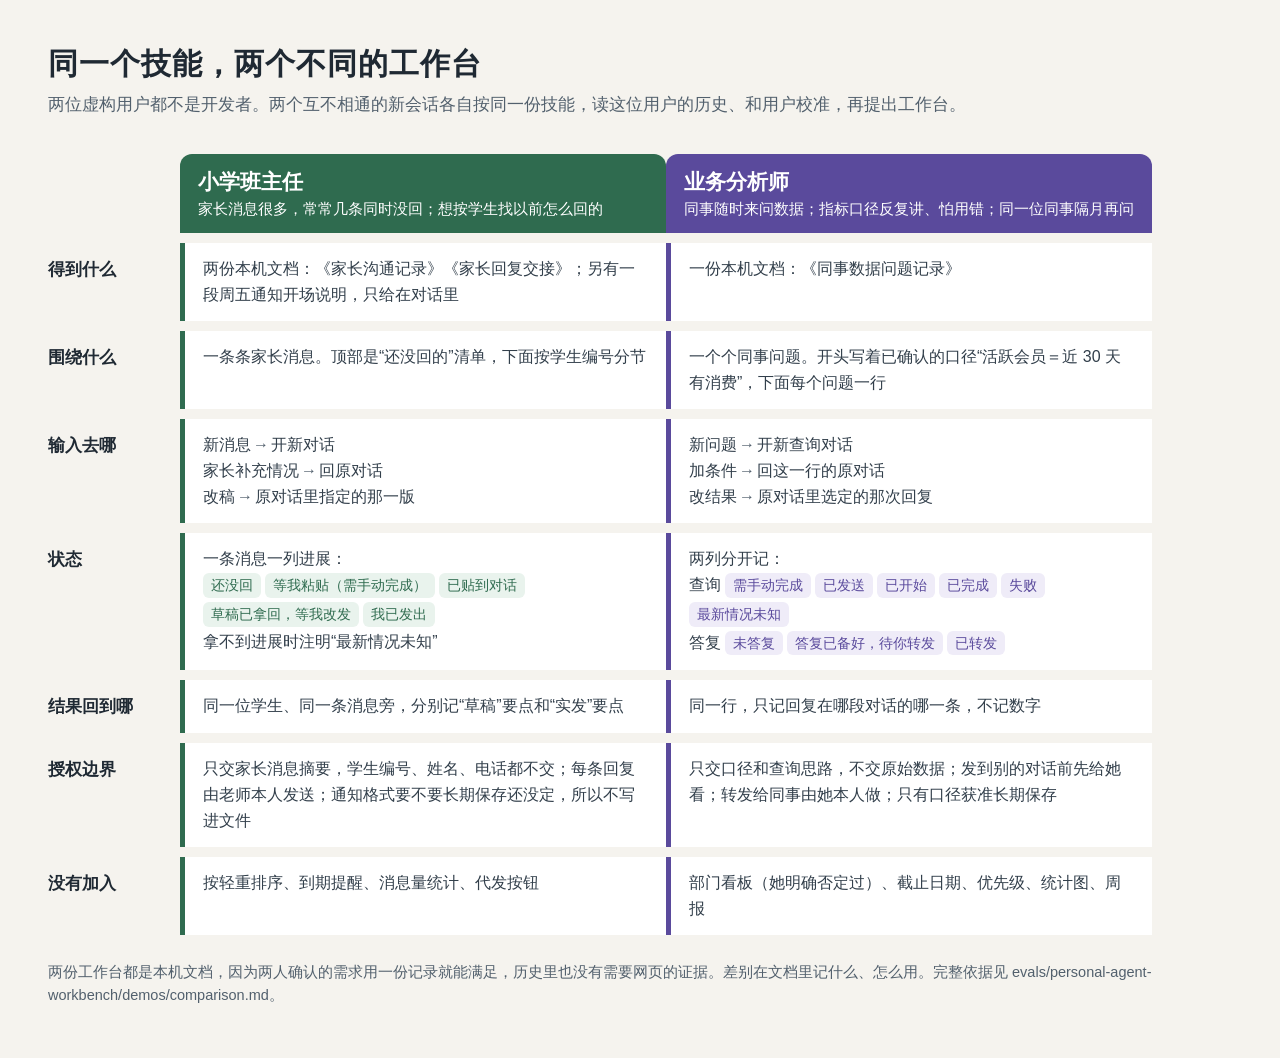
==== docs/diagrams/comparison.html @ 7fda8a63 "feat(workbench): 新增个人工作台技能与两组非开发用户演示 改动背景： design-personal-agent-workbench：帮助用户把散落在对话里的日常工作整理成自己的工作方" ====
<!doctype html>
<html lang="zh-CN">
<head>
<meta charset="utf-8">
<title>同一个技能，两个不同的工作台</title>
<!-- README 对比图的源文件。内容取自 evals/personal-agent-workbench/demos/ 的两个演示。修改后截图为 docs/images/comparison.png。 -->
<style>
  :root { --ink:#1f2933; --muted:#52606d; --bg:#f5f3ee; --a:#2f6b4f; --a-bg:#e9f3ed; --b:#5a4a9c; --b-bg:#efecf8; }
  * { box-sizing:border-box; }
  body { margin:0; background:var(--bg); color:var(--ink); font-family:"PingFang SC","Hiragino Sans GB","Noto Sans CJK SC","Microsoft YaHei",sans-serif; }
  .page { width:1200px; padding:44px 48px 36px; }
  h1 { margin:0 0 6px; font-size:30px; font-weight:600; letter-spacing:1px; }
  .sub { margin:0 0 26px; font-size:17px; color:var(--muted); line-height:1.6; }
  table { width:100%; border-collapse:separate; border-spacing:0 10px; table-layout:fixed; }
  col.k { width:132px; }
  th { font-size:21px; font-weight:600; text-align:left; padding:14px 18px; border-radius:12px 12px 0 0; }
  th small { display:block; font-size:14.5px; font-weight:400; margin-top:4px; }
  th.a { background:var(--a); color:#fff; }
  th.b { background:var(--b); color:#fff; }
  td { background:#fff; font-size:16px; line-height:1.62; padding:13px 18px; vertical-align:top; color:#323f4b; }
  td.k { background:transparent; font-weight:600; color:var(--ink); padding-left:0; font-size:16.5px; }
  td.a { border-left:5px solid var(--a); }
  td.b { border-left:5px solid var(--b); }
  .tag { display:inline-block; font-size:14px; padding:1px 8px; border-radius:6px; margin:2px 4px 2px 0; white-space:nowrap; }
  td.a .tag { background:var(--a-bg); color:var(--a); }
  td.b .tag { background:var(--b-bg); color:var(--b); }
  .arrow { color:var(--muted); margin:0 2px; }
  .note { margin-top:16px; font-size:14.5px; color:var(--muted); line-height:1.6; }
</style>
</head>
<body>
<div class="page">
  <h1>同一个技能，两个不同的工作台</h1>
  <p class="sub">两位虚构用户都不是开发者。两个互不相通的新会话各自按同一份技能，读这位用户的历史、和用户校准，再提出工作台。</p>
  <table>
    <colgroup><col class="k"><col><col></colgroup>
    <tr><td class="k"></td><th class="a">小学班主任<small>家长消息很多，常常几条同时没回；想按学生找以前怎么回的</small></th><th class="b">业务分析师<small>同事随时来问数据；指标口径反复讲、怕用错；同一位同事隔月再问</small></th></tr>
    <tr><td class="k">得到什么</td>
      <td class="a">两份本机文档：《家长沟通记录》《家长回复交接》；另有一段周五通知开场说明，只给在对话里</td>
      <td class="b">一份本机文档：《同事数据问题记录》</td></tr>
    <tr><td class="k">围绕什么</td>
      <td class="a">一条条家长消息。顶部是“还没回的”清单，下面按学生编号分节</td>
      <td class="b">一个个同事问题。开头写着已确认的口径“活跃会员＝近 30 天有消费”，下面每个问题一行</td></tr>
    <tr><td class="k">输入去哪</td>
      <td class="a">新消息<span class="arrow">→</span>开新对话<br>家长补充情况<span class="arrow">→</span>回原对话<br>改稿<span class="arrow">→</span>原对话里指定的那一版</td>
      <td class="b">新问题<span class="arrow">→</span>开新查询对话<br>加条件<span class="arrow">→</span>回这一行的原对话<br>改结果<span class="arrow">→</span>原对话里选定的那次回复</td></tr>
    <tr><td class="k">状态</td>
      <td class="a">一条消息一列进展：<br><span class="tag">还没回</span><span class="tag">等我粘贴（需手动完成）</span><span class="tag">已贴到对话</span><span class="tag">草稿已拿回，等我改发</span><span class="tag">我已发出</span><br>拿不到进展时注明“最新情况未知”</td>
      <td class="b">两列分开记：<br>查询 <span class="tag">需手动完成</span><span class="tag">已发送</span><span class="tag">已开始</span><span class="tag">已完成</span><span class="tag">失败</span><span class="tag">最新情况未知</span><br>答复 <span class="tag">未答复</span><span class="tag">答复已备好，待你转发</span><span class="tag">已转发</span></td></tr>
    <tr><td class="k">结果回到哪</td>
      <td class="a">同一位学生、同一条消息旁，分别记“草稿”要点和“实发”要点</td>
      <td class="b">同一行，只记回复在哪段对话的哪一条，不记数字</td></tr>
    <tr><td class="k">授权边界</td>
      <td class="a">只交家长消息摘要，学生编号、姓名、电话都不交；每条回复由老师本人发送；通知格式要不要长期保存还没定，所以不写进文件</td>
      <td class="b">只交口径和查询思路，不交原始数据；发到别的对话前先给她看；转发给同事由她本人做；只有口径获准长期保存</td></tr>
    <tr><td class="k">没有加入</td>
      <td class="a">按轻重排序、到期提醒、消息量统计、代发按钮</td>
      <td class="b">部门看板（她明确否定过）、截止日期、优先级、统计图、周报</td></tr>
  </table>
  <p class="note">两份工作台都是本机文档，因为两人确认的需求用一份记录就能满足，历史里也没有需要网页的证据。差别在文档里记什么、怎么用。完整依据见 evals/personal-agent-workbench/demos/comparison.md。</p>
</div>
</body>
</html>
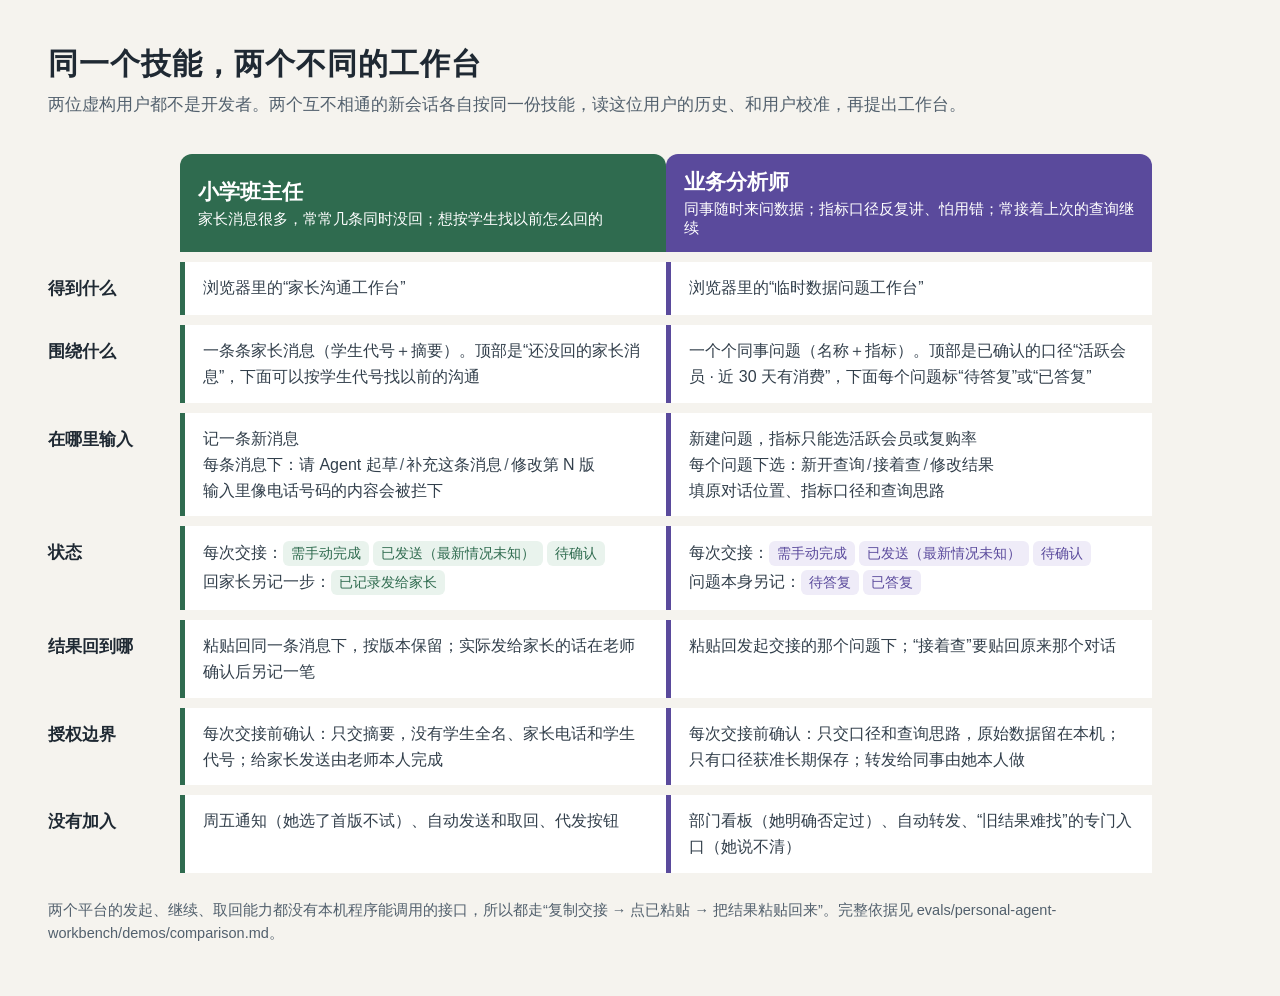
==== commit f08b44fa: "feat(workbench): 生成可操作的个人工作台并采用业务中台排版 改动背景： design-personal-agent-workbench 的首版可把文档当作最终交付；用户需要在页面内继续" ====
--- a/docs/diagrams/comparison.html
+++ b/docs/diagrams/comparison.html
@@ -34,30 +34,30 @@
   <p class="sub">两位虚构用户都不是开发者。两个互不相通的新会话各自按同一份技能，读这位用户的历史、和用户校准，再提出工作台。</p>
   <table>
     <colgroup><col class="k"><col><col></colgroup>
-    <tr><td class="k"></td><th class="a">小学班主任<small>家长消息很多，常常几条同时没回；想按学生找以前怎么回的</small></th><th class="b">业务分析师<small>同事随时来问数据；指标口径反复讲、怕用错；同一位同事隔月再问</small></th></tr>
+    <tr><td class="k"></td><th class="a">小学班主任<small>家长消息很多，常常几条同时没回；想按学生找以前怎么回的</small></th><th class="b">业务分析师<small>同事随时来问数据；指标口径反复讲、怕用错；常接着上次的查询继续</small></th></tr>
     <tr><td class="k">得到什么</td>
-      <td class="a">两份本机文档：《家长沟通记录》《家长回复交接》；另有一段周五通知开场说明，只给在对话里</td>
-      <td class="b">一份本机文档：《同事数据问题记录》</td></tr>
+      <td class="a">浏览器里的“家长沟通工作台”</td>
+      <td class="b">浏览器里的“临时数据问题工作台”</td></tr>
     <tr><td class="k">围绕什么</td>
-      <td class="a">一条条家长消息。顶部是“还没回的”清单，下面按学生编号分节</td>
-      <td class="b">一个个同事问题。开头写着已确认的口径“活跃会员＝近 30 天有消费”，下面每个问题一行</td></tr>
-    <tr><td class="k">输入去哪</td>
-      <td class="a">新消息<span class="arrow">→</span>开新对话<br>家长补充情况<span class="arrow">→</span>回原对话<br>改稿<span class="arrow">→</span>原对话里指定的那一版</td>
-      <td class="b">新问题<span class="arrow">→</span>开新查询对话<br>加条件<span class="arrow">→</span>回这一行的原对话<br>改结果<span class="arrow">→</span>原对话里选定的那次回复</td></tr>
+      <td class="a">一条条家长消息（学生代号＋摘要）。顶部是“还没回的家长消息”，下面可以按学生代号找以前的沟通</td>
+      <td class="b">一个个同事问题（名称＋指标）。顶部是已确认的口径“活跃会员 · 近 30 天有消费”，下面每个问题标“待答复”或“已答复”</td></tr>
+    <tr><td class="k">在哪里输入</td>
+      <td class="a">记一条新消息<br>每条消息下：请 Agent 起草<span class="arrow">/</span>补充这条消息<span class="arrow">/</span>修改第 N 版<br>输入里像电话号码的内容会被拦下</td>
+      <td class="b">新建问题，指标只能选活跃会员或复购率<br>每个问题下选：新开查询<span class="arrow">/</span>接着查<span class="arrow">/</span>修改结果<br>填原对话位置、指标口径和查询思路</td></tr>
     <tr><td class="k">状态</td>
-      <td class="a">一条消息一列进展：<br><span class="tag">还没回</span><span class="tag">等我粘贴（需手动完成）</span><span class="tag">已贴到对话</span><span class="tag">草稿已拿回，等我改发</span><span class="tag">我已发出</span><br>拿不到进展时注明“最新情况未知”</td>
-      <td class="b">两列分开记：<br>查询 <span class="tag">需手动完成</span><span class="tag">已发送</span><span class="tag">已开始</span><span class="tag">已完成</span><span class="tag">失败</span><span class="tag">最新情况未知</span><br>答复 <span class="tag">未答复</span><span class="tag">答复已备好，待你转发</span><span class="tag">已转发</span></td></tr>
+      <td class="a">每次交接：<span class="tag">需手动完成</span><span class="tag">已发送（最新情况未知）</span><span class="tag">待确认</span><br>回家长另记一步：<span class="tag">已记录发给家长</span></td>
+      <td class="b">每次交接：<span class="tag">需手动完成</span><span class="tag">已发送（最新情况未知）</span><span class="tag">待确认</span><br>问题本身另记：<span class="tag">待答复</span><span class="tag">已答复</span></td></tr>
     <tr><td class="k">结果回到哪</td>
-      <td class="a">同一位学生、同一条消息旁，分别记“草稿”要点和“实发”要点</td>
-      <td class="b">同一行，只记回复在哪段对话的哪一条，不记数字</td></tr>
+      <td class="a">粘贴回同一条消息下，按版本保留；实际发给家长的话在老师确认后另记一笔</td>
+      <td class="b">粘贴回发起交接的那个问题下；“接着查”要贴回原来那个对话</td></tr>
     <tr><td class="k">授权边界</td>
-      <td class="a">只交家长消息摘要，学生编号、姓名、电话都不交；每条回复由老师本人发送；通知格式要不要长期保存还没定，所以不写进文件</td>
-      <td class="b">只交口径和查询思路，不交原始数据；发到别的对话前先给她看；转发给同事由她本人做；只有口径获准长期保存</td></tr>
+      <td class="a">每次交接前确认：只交摘要，没有学生全名、家长电话和学生代号；给家长发送由老师本人完成</td>
+      <td class="b">每次交接前确认：只交口径和查询思路，原始数据留在本机；只有口径获准长期保存；转发给同事由她本人做</td></tr>
     <tr><td class="k">没有加入</td>
-      <td class="a">按轻重排序、到期提醒、消息量统计、代发按钮</td>
-      <td class="b">部门看板（她明确否定过）、截止日期、优先级、统计图、周报</td></tr>
+      <td class="a">周五通知（她选了首版不试）、自动发送和取回、代发按钮</td>
+      <td class="b">部门看板（她明确否定过）、自动转发、“旧结果难找”的专门入口（她说不清）</td></tr>
   </table>
-  <p class="note">两份工作台都是本机文档，因为两人确认的需求用一份记录就能满足，历史里也没有需要网页的证据。差别在文档里记什么、怎么用。完整依据见 evals/personal-agent-workbench/demos/comparison.md。</p>
+  <p class="note">两个平台的发起、继续、取回能力都没有本机程序能调用的接口，所以都走“复制交接 → 点已粘贴 → 把结果粘贴回来”。完整依据见 evals/personal-agent-workbench/demos/comparison.md。</p>
 </div>
 </body>
 </html>
